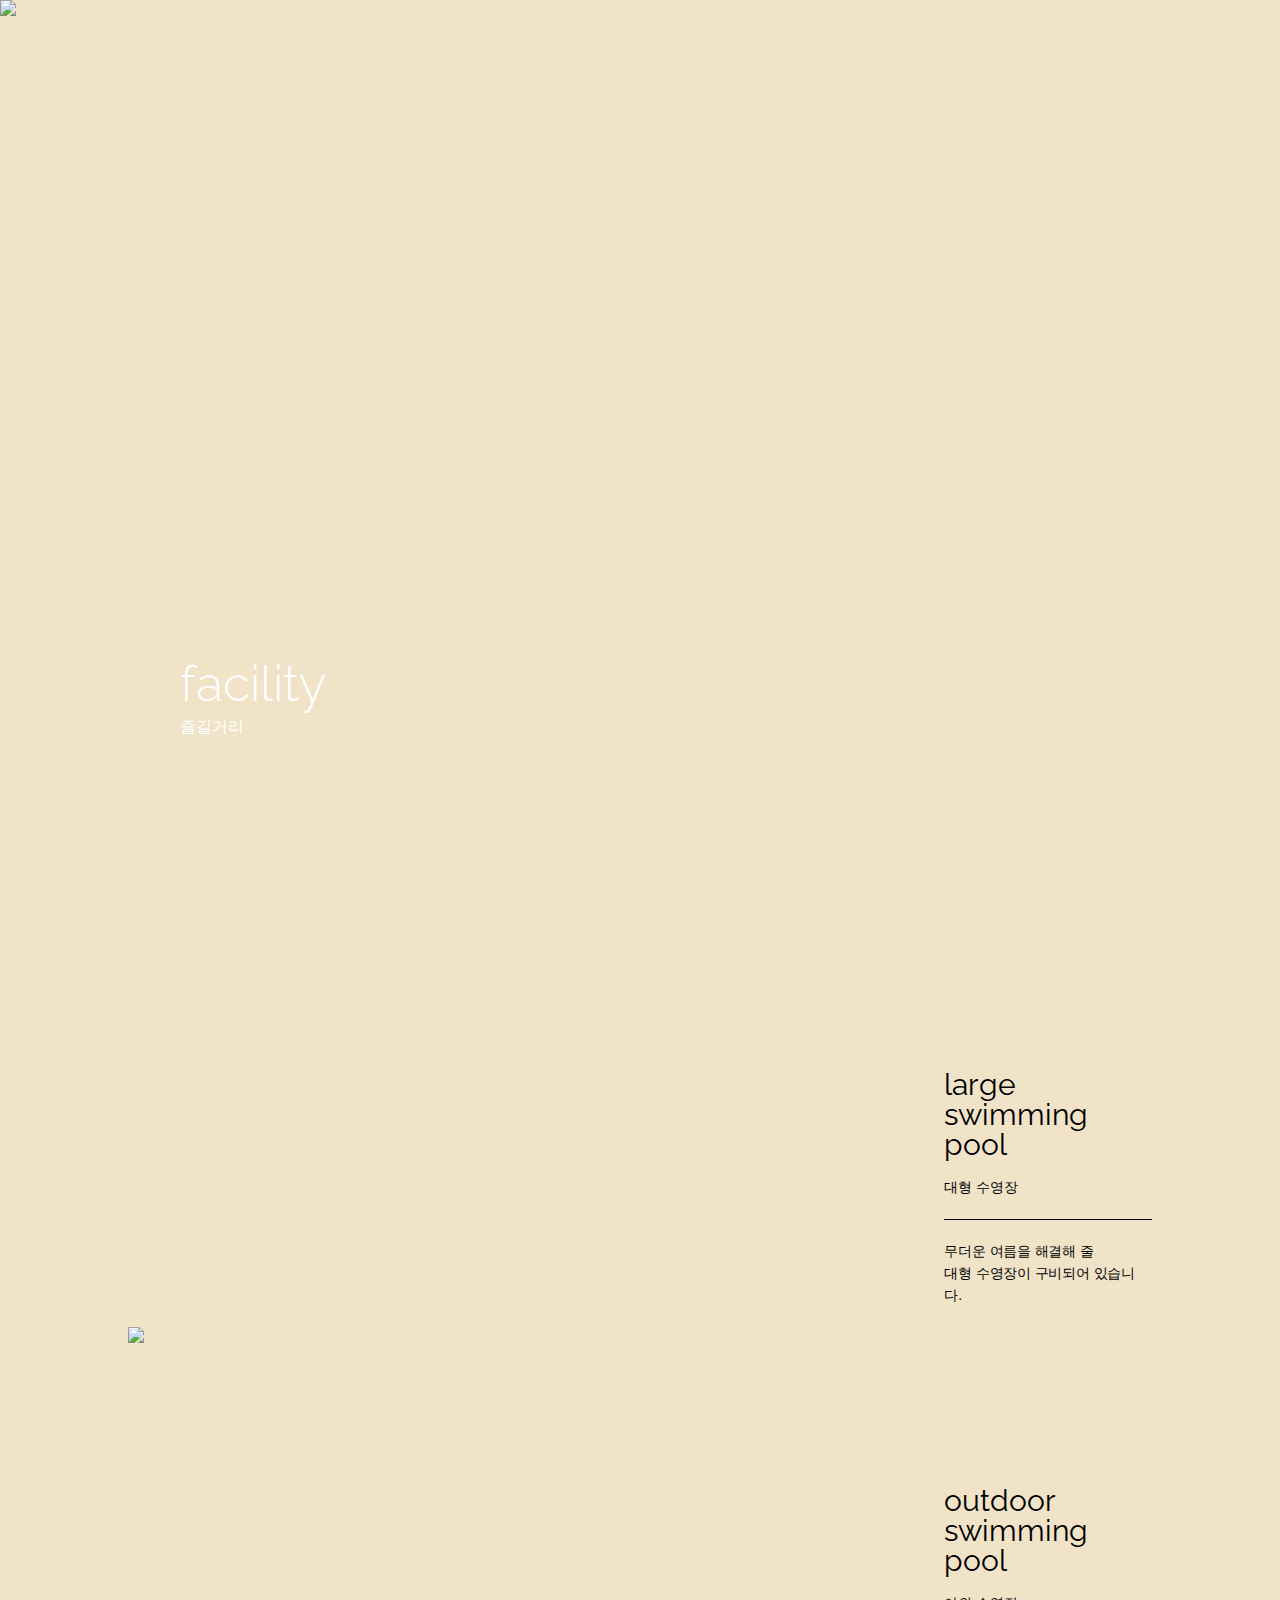
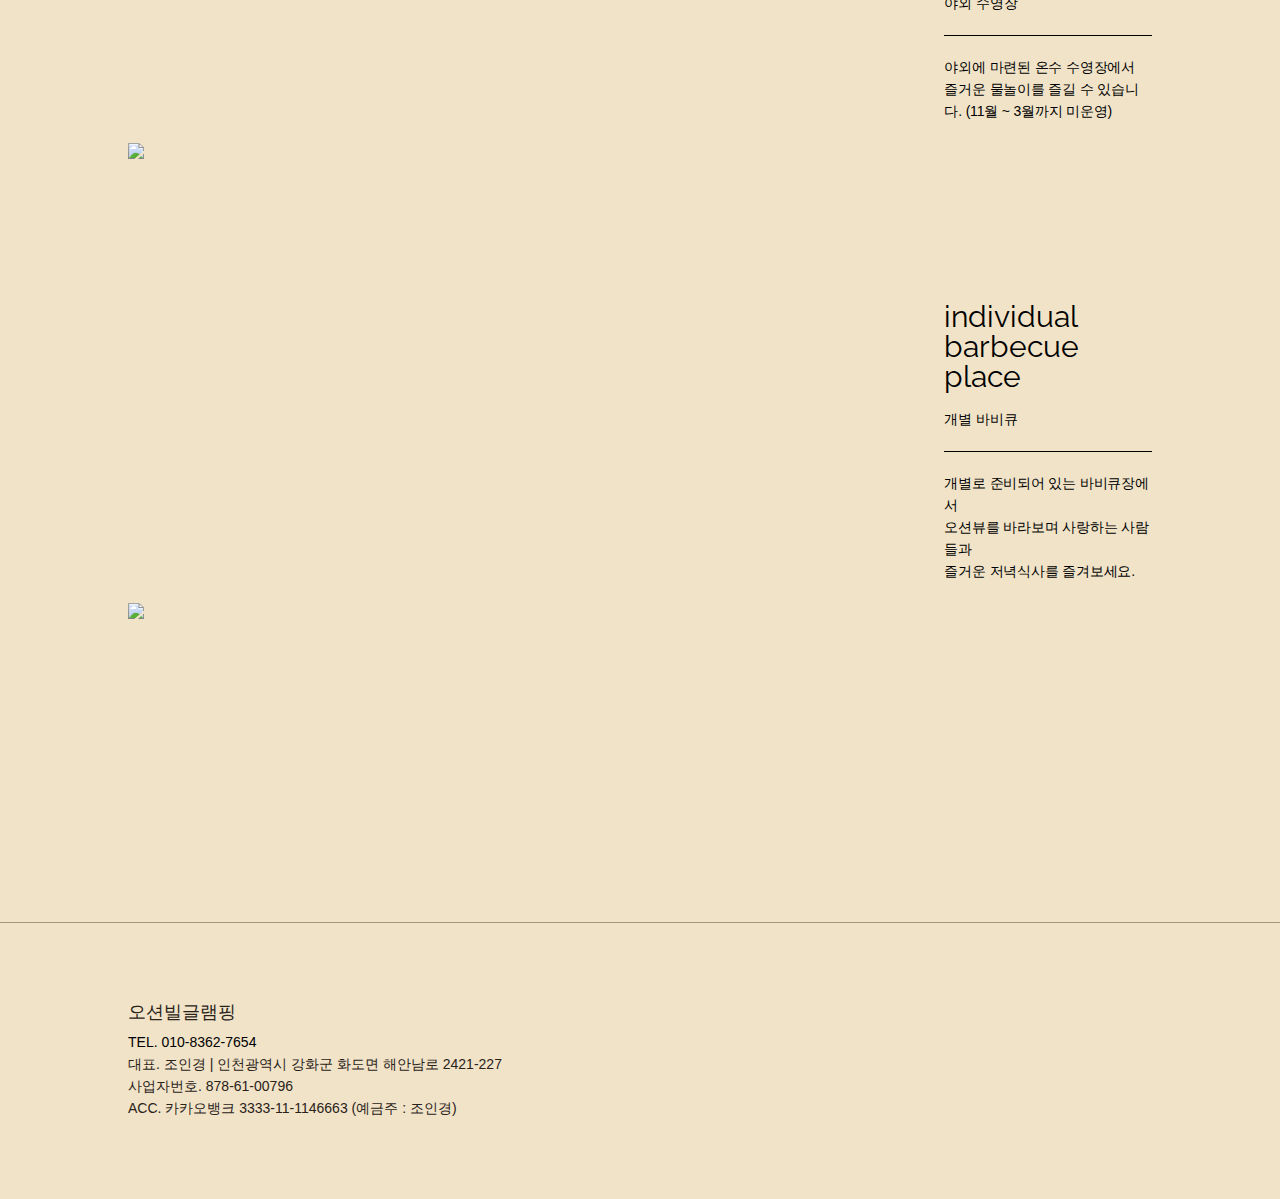
==== facility.html @ b5c2d8f6 "1차 업로드" ====
<!DOCTYPE html>
<html lang="en">
<head>
    <meta charset="UTF-8">
    <meta name="viewport" content="width=device-width, initial-scale=1.0">
    <link href="reset.css" rel="stylesheet">
    <link href="style.css" rel="stylesheet">
    <link rel="stylesheet" href="https://use.typekit.net/htw4hev.css">
    <link rel="preconnect" href="https://fonts.googleapis.com">
    <link rel="preconnect" href="https://fonts.gstatic.com" crossorigin>
    <link href="https://fonts.googleapis.com/css2?family=Raleway:wght@300;400;500;600;700&display=swap" rel="stylesheet">
    <title>오션빌글램핑</title>
</head>
<body>
    <section>
        <div class="topcon">
            <div class="toptxt">
                <h2>facility</h2>
                <p>즐길거리</p>
            </div>
            
            <div class="slide">
                <img src="img/facility/top.jpg">
            </div>
            
        </div>
    </section>
    <section>
        <div class="confix">
            <div class="facility_con">
                <div class="sp">
                    <div class="spimg"><img src="img/facility/1/1.jpg"></div>
                    <div class="sptxt">
                        <h3>large swimming pool</h3>
                        <p>대형 수영장</p>
                        <span>
                            무더운 여름을 해결해 줄<br>
                            대형 수영장이 구비되어 있습니다.
                        </span>
                    </div>
                </div>
                <div class="sp">
                    <div class="spimg"><img src="img/facility/2/1.jpg"></div>
                    <div class="sptxt">
                        <h3>outdoor swimming pool</h3>
                        <p>야외 수영장</p>
                        <span>
                            야외에 마련된 온수 수영장에서<br>
                            즐거운 물놀이를 즐길 수 있습니다.
                            (11월 ~ 3월까지 미운영)
                        </span>
                    </div>
                </div>
                <div class="sp">
                    <div class="spimg"><img src="img/facility/3/1.jpg"></div>
                    <div class="sptxt">
                        <h3>individual barbecue place</h3>
                        <p>개별 바비큐</p>
                        <span>
                            개별로 준비되어 있는 바비큐장에서<br>
                            오션뷰를 바라보며 사랑하는 사람들과<br>
                            즐거운 저녁식사를 즐겨보세요.

                        </span>
                    </div>
                </div>
                
            </div>
        </div>
    </section>
    <footer>
        <div class="confix">
            <h3>오션빌글램핑</h3>
            <p>
                <a href="tel:010-8362-7654">TEL. 010-8362-7654</a><br>
                대표. 조인경 <br class="mbr"><span class="m_none">|</span> 인천광역시 강화군 화도면 해안남로 2421-227<br>
                사업자번호. 878-61-00796<br>
                ACC. 카카오뱅크 3333-11-1146663 (예금주 : 조인경)
            </p>
        </div>
    </footer>
</body>
</html>
---- style.css ----
@font-face {
    font-family: 'Pretendard-Regular';
    src: url('https://cdn.jsdelivr.net/gh/Project-Noonnu/noonfonts_2107@1.1/Pretendard-Regular.woff') format('woff');
    font-weight: 400;
    font-style: normal;
}
body{
    background-color: #f0e3c8;
}
h1{font-size:58px; font-family: 'Raleway', sans-serif; font-weight:300;}

.confix{width:80%; margin:0 auto;}

/*** landscape ***/

.topcon{
    position:relative;
    width:100%;
    height:100vh;
    overflow:hidden;
}
.toptxt{
    position: absolute;
    bottom:165px;
    left:180px;
    color:#fff;
}
.toptxt h2{
    margin-bottom:10px;
    font-size:50px;
    font-family: 'Raleway', sans-serif;
    font-weight:300;
}
.slide{
    width:100%;
    height:auto;
}
.slide img{
    width:100%;
    object-fit: cover;
}
.land_con{
    margin-top:245px;
    display:flex;
    justify-content: space-between;
    margin-bottom:1000px;
    
}
.lad_con span{
    color:#262626;
}
.protxt p{
    font-family: 'myriad-pro, sans-serif';
    font-size:18px;
    font-weight:400;
    margin-top:5px;
    margin-bottom:55px;
}
.protxt span{
    font-family: 'Noto Sans KR', sans-serif;
    font-size:14px;
    line-height: 32px;
}
.protxt{
    /*width:34.23%;*/
}
.proimg{
    /*width:65.77%;*/
    position:relative;
}
.proimg div:last-child{
    position:absolute;
    top:250px;
    left:-180px;
}

/*** travel ***/

.travel_con{
    display: flex;
    margin:170px 0 300px 0;
    flex-wrap: wrap;
    justify-content: space-between;
    
}
.travel_con div{
    width:740px;
    margin-bottom:150px;
}
.travel_con h4{
    font-size:17px;
    font-family: 'Noto Sans KR', serif;
    padding:25px 0 15px 0;
    border-bottom:1px solid #342b20;
    color:#342b20;
}
.travel_con p{
    font-size: 14px;
    font-family: 'Noto Sans KR', serif;
    margin-top:10px;
    line-height: 1.8rem;
    letter-spacing: -0.3px;
    color:#342b20;
}

/*** facility ***/
.facility_con{
    margin:170px 0 300px 0;
}
.facility_con .sp{
    display: flex;
    align-items: flex-end;
    justify-content: flex-start;
    margin-bottom:140px;
}
.spimg{
    width:1090px;
}
.sp img{
    width:1090px;
}
.sptxt{
    width:30%;
    margin:0 0 40px 80px;
}
.sp h3{
    font-size:30px;
    font-family: 'Raleway', sans-serif;
}
.sp p{
    font-size:14px;
    font-family: 'Noto Sans KR', sans-serif;
    padding-bottom:25px;
    margin:20px 0;
    border-bottom:1px solid #000;
}
.sp span{
    font-size:14px;
    font-family: 'Noto Sans KR', sans-serif;
    line-height: 22px;
    letter-spacing: -0.2px;
}

/*** reser ***/
.topcon2{
    position:relative;
    width:100%;
    height:700px;
    overflow:hidden;
}
.topimg{
    width:100%;
    height:700px;
}
.toptxt2{
    position: absolute;
    bottom:160px;
    left:180px;
    color:#fff;
}
.toptxt2 h2{
    font-size:36px;
    font-family: 'Raleway', sans-serif;
    margin-bottom:10px;
}
.toptxt2 p{
    font-size:16px;
    font-family: 'Raleway', sans-serif;
}
.reser_con{
    margin:230px 0 300px 0;
    display: flex;
}
.reser_info{
    width:35%;
}
.reser_info p{
    color:#313131;
}
.reser_info p:nth-child(1){
    margin-bottom:8px;
    font-size:16px;
    font-family: 'Noto Sans KR', sans-serif;
    font-weight: 500;
}
.reser_info p:nth-child(2){
    margin-bottom:35px;
    line-height: 28px;
}
.rule{
    width:65%;
}
.rule h3{
    font-family: 'Pretendard-Regular';
    font-size:14px;
    padding:15px;
    text-align: center;
    background-color: rgba(0,0,0,0.1);
}
.psprice{
    margin-bottom:100px;
}
.psprice .ps_reserday{
    display: flex;
    align-items: center;
    justify-content: center;
    margin:70px 0 38px;
}
.psprice p{
    display:inline-block;
    padding:0 16px;
    font-family: 'Pretendard-Regular';
}
.psprice table{
    width:100%;
    border: 1px solid #000;
    border-top:2px solid #000;
    border-bottom:2px solid #000;
    text-align: center;
    font-size:14px;
}
.psprice table tr{
    border-bottom:1px solid rgba(0,0,0,0.6);
}
.bk_color{
    background-color: rgba(0,0,0,0.03);
}
.psprice table td, .psprice table th{
    padding:20px;
    width:20%;
    border-right:1px solid rgba(0,0,0,0.3);
}
.tb_leftline{
    vertical-align : middle;
    width:30%;
    background-color: rgba(0,0,0,0.03);
}
.ruletitle{
    padding:30px 0;
}
.ruletitle p{
    font-size:14px;
    font-family: 'Pretendard-Regular';
    line-height:22px;
    letter-spacing: -0.2px;
}
/*** room ***/
.roomnum{
    position:absolute;
    bottom:80px;
    left:180px;
}
.roomnum h2{
    color:#fff;
    font-size:48px;
}
.room_con{
    width:1320px;
    margin:170px auto 300px auto;
}
.roomtxt{
    text-align: center;
    color: #342b20;
    font-family: 'Noto Serif KR', serif;
    margin-bottom:30px;
    margin: 0 auto 65px;
}
.roomtxt h3{
    font-size:30px;
    margin-bottom:15px;
    font-weight: 600;
}
.roomtxt p{
    font-size:14px;
    opacity: 0.5;
}
.roomprice{
    height:370px;
    margin:0 auto;
    text-align: center;
}
.roomprice p{
    text-align: center;
    margin:0 20px;
}
.roomprice>div{
    display: flex;
    text-align: center;
}
.roomprice>div>div{
    width:100%;
    padding:20px 0;
    border-bottom:1px solid rgba(0,0,0,0.4);
}
.roomprice>div:first-child{
    justify-content: center;
    align-items: center;
}
.roomprice>div:nth-child(3)>div{
    padding:40px 0;
}
.roomprice>div:nth-child(4)>div{

    border-bottom:2px solid #292929;
}
.roomprice .day{
    margin-top:30px;
}
.roomprice .day div{
    border-bottom:2px solid #292929;
    margin-right:40px;
    font-weight: 500;
    font-size:15px;
}
.roomprice .day div:last-child{
    margin-right:0;
}
.roominfo {
    width:100%;
    display: flex;
    background-color: rgba(0,0,0,0.03);
    margin:0 auto;   
    padding:40px 35px;
    box-sizing: border-box;
    font-weight: 400;
}
.roominfo div{
    width:25%;
    margin-right:30px;
  
}
.roominfo div:last-child{
    margin-right:0;
}
.roominfo h3{
    border-bottom:1px solid rgba(0,0,0,0.4);
    padding:10px 0px;
    font-size:15px;
    color:#363636;
}
.roominfo p{
    padding:10px 0 20px;
    font-size:13px;
    color:#363636;
    line-height:18px;
    letter-spacing: 0.3px;
}
.roominfo table{
    text-align: center;
    font-size:13px;
    width:100%;
}
.roominfo table tr{
    border-top:1px solid rgba(0,0,0,0.4);
}
.roominfo table tr:nth-child(2){
    border-bottom:1px solid rgba(0,0,0,0.4);
}
.roominfo table th{
    padding:10px 10px;
}
.roominfo table td{
    padding:15px 10px;
}
.miniimg{
    width:100%;
    margin:0 auto 200px;

}
.miniimg img{
    width:100%;
    margin-bottom:20px;
}

/*** footer ***/
footer{
    padding: 80px 0;
    border-top:1px solid #a19682;
    
}
footer h3{
    font-size: 18px;
    font-family: "pretendard", sans-serif;
    margin-bottom:10px;
    color:#2a2218;
}
footer p{
    font-size:14px;
    font-family: "pretendard", sans-serif;
    line-height: 20px;
    color:#2a2218;
    line-height: 22px;
}
footer .mbr{
    display: none;
}

@media (max-width: 768px) {
    /*** landscape ***/ 
    .confix{
        width:90%;
    }
    .topcon, .slide, .slide img{
        height:55vh;
    }
    .toptxt{
        bottom:80px;
        left:75px;
    }
    .toptxt h2{
        font-size:24px;
    }
    .toptxt h2{
        margin-bottom:5px;
    }
    .toptxt p{
        font-size:14px;
    }
    .land_con{
        flex-direction: column;
        margin-top:120px;
        margin-bottom:500px;
    }
    .protxt{
        margin-bottom:50px;
    }
    .protxt h1{
        font-size:40px;
    }
    .proimg img{
        width:100%;
    }
    .proimg div:last-child{
        position: relative;
        top:0;
        left:0;
        margin-top:30px;
    }
    /*** travel ***/
    .travel_con{
        display: flex;
        margin:120px 0 250px 0;
        flex-wrap: nowrap;
        flex-direction: column;
    }
    .travel_con div{
        width:100%;
    }
    .travel_con div img{
        width:100%;
    }
    /*** facility ***/

    .facility_con .sp {
        align-items: flex-start;
        justify-content: flex-start;
        flex-direction: column;
    }
    .spimg, .spimg img{
        width:100%;
    }
    .sptxt {
        width:100%;
        margin:20px 0 0 0;
    }
    /*** room ***/
    .roomnum h2{
        display:none;
    }
    .room_con{
        width:100%;
        margin-bottom:200px;
    }
    .roomtxt h3{
        font-size:26px;
    }
    .roominfo {
        flex-direction: column;
    }
    .roominfo div{
        width:100%;
    }
   
    /*** footer ***/
    footer p .m_none{
        display:none;
    }
    

}
@media (max-width: 480px) {
    /*** landscape ***/
    h2{
        font-size:18px;
    }
    .toptxt{
        bottom:50px;
        left:25px;
    }
    .topcon, .slide, .slide img{
        height:43vh;
    }
    .land_con{
        margin-bottom:200px;
    }
    /*** facility ***/
    .sp h3 {
        font-size:28px;
    }
    /*** room ***/
    .room_con{
        margin-bottom:150px;
    }
    .roomprice .day div{
        margin-right:30px;
    }
}
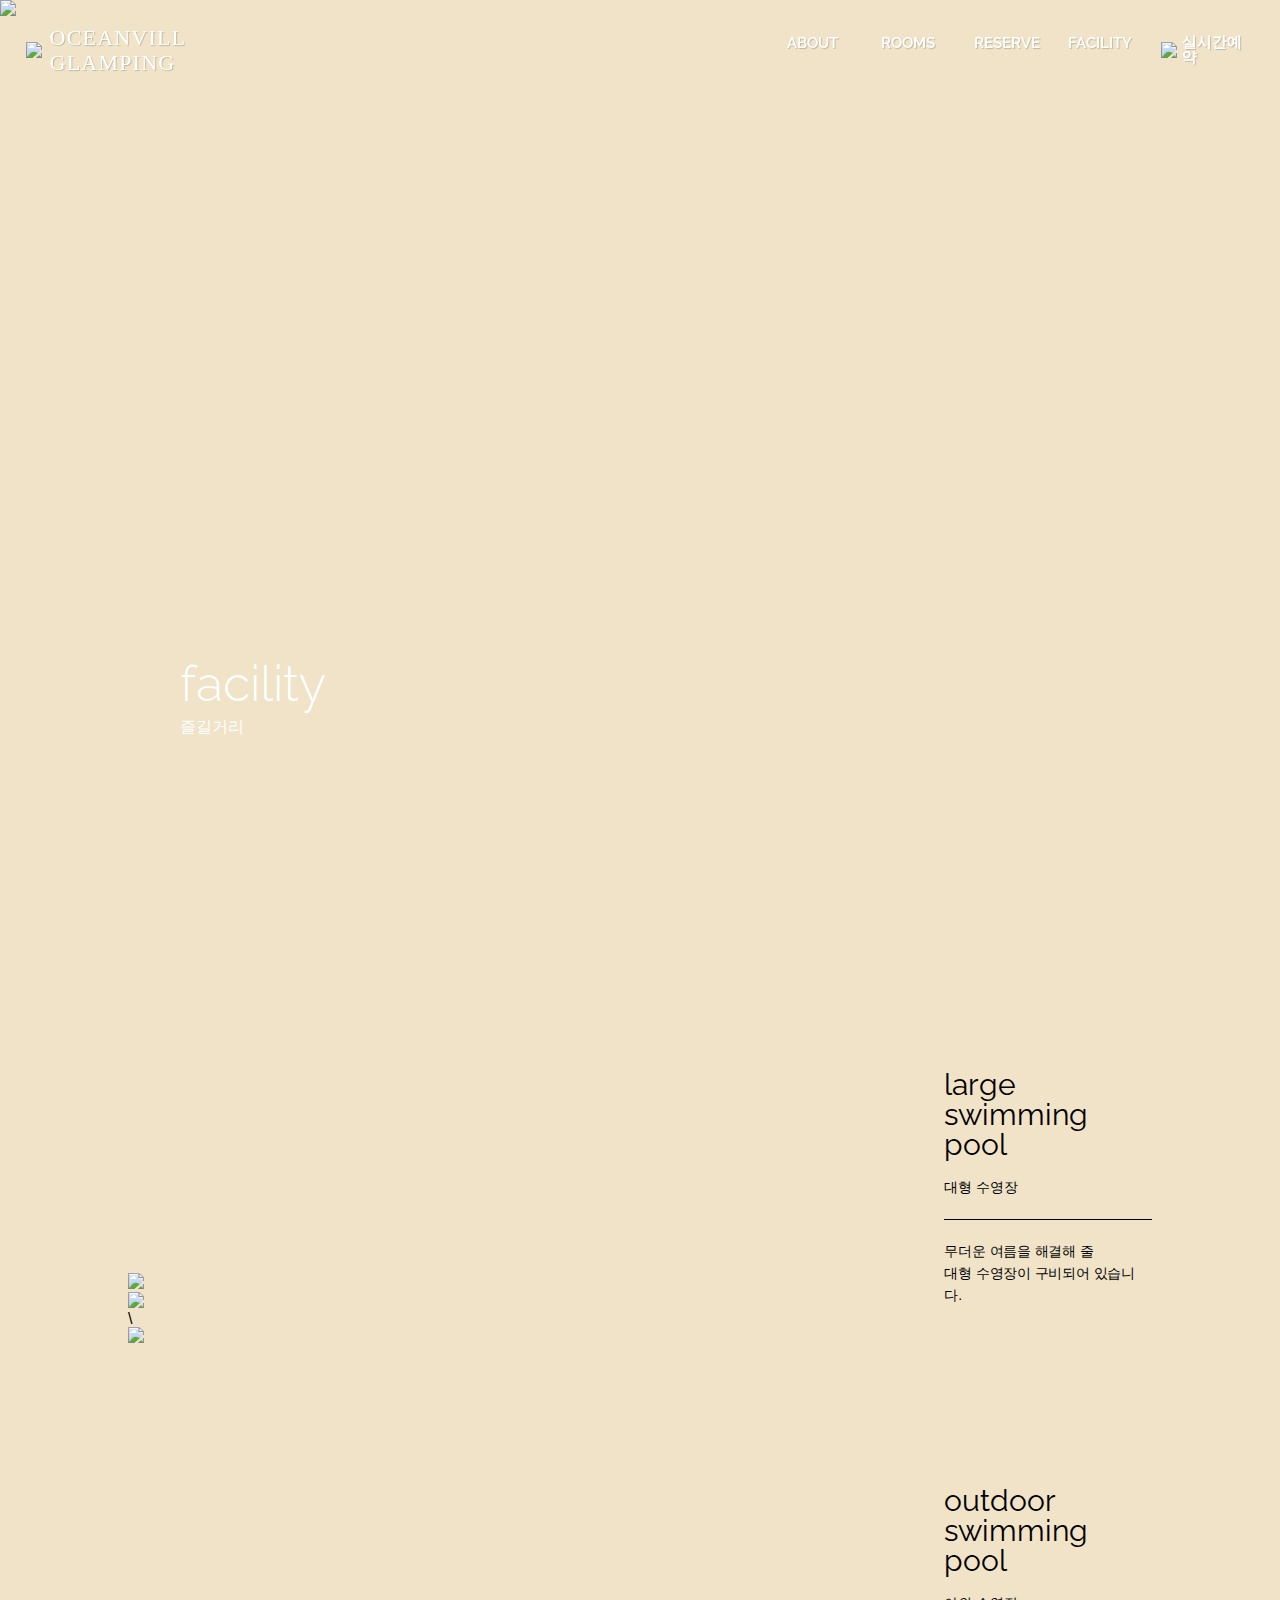
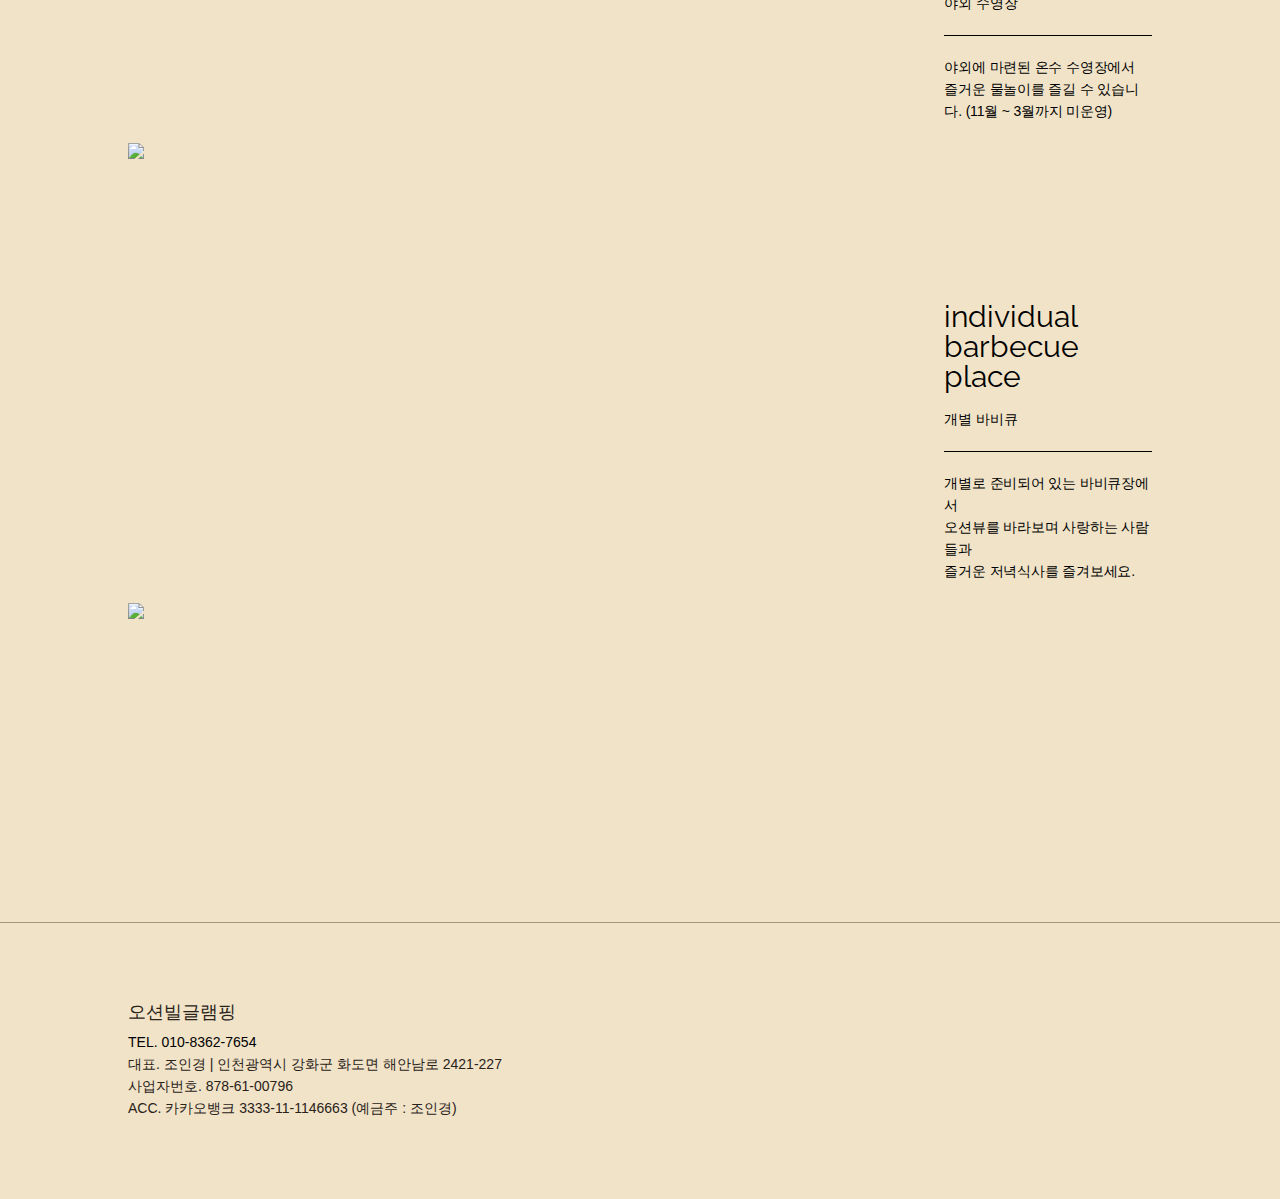
==== commit 7b8405ef: "5차 업로드" ====
--- a/facility.html
+++ b/facility.html
@@ -5,13 +5,83 @@
     <meta name="viewport" content="width=device-width, initial-scale=1.0">
     <link href="reset.css" rel="stylesheet">
     <link href="style.css" rel="stylesheet">
+    <link href="footer.css" rel="stylesheet">
+    
+    <link href="slick/slick.css" rel="stylesheet">
+    <link href="slick/slick-theme.css" rel="stylesheet">
+    <link rel="stylesheet" type="text/css" href="slick/slick.css"/>
+    <link rel="stylesheet" type="text/css" href="slick/slick-theme.css"/>
+    <script src="slick/slick.min.js"></script>
+
+    <script src="https://ajax.googleapis.com/ajax/libs/jquery/3.5.1/jquery.min.js"></script>
+    <script src="https://code.jquery.com/jquery-3.6.0.js"></script>
+
+
     <link rel="stylesheet" href="https://use.typekit.net/htw4hev.css">
     <link rel="preconnect" href="https://fonts.googleapis.com">
     <link rel="preconnect" href="https://fonts.gstatic.com" crossorigin>
     <link href="https://fonts.googleapis.com/css2?family=Raleway:wght@300;400;500;600;700&display=swap" rel="stylesheet">
+    <link href="https://webfontworld.github.io/sandbox/SBAggro.css" rel="stylesheet">
     <title>오션빌글램핑</title>
 </head>
 <body>
+    <header>
+        <nav id="main-nav">
+            <div class="logo">
+                <a href="index.html">
+                    <img src="https://github.com/luzmoondar/portfolio/assets/133784112/48d3136c-fff9-4b66-9c22-74a640f101fd">
+                    <p>OCEANVILL<br>GLAMPING</p>
+                </a>
+            </div>
+            <div class="scroll-logo">
+                <a href="index.html" style="cursor: pointer;">
+                    <img src="https://github.com/luzmoondar/portfolio/assets/133784112/112349c2-64f6-43d1-a6a1-1b9d9a200514">
+                    <p>OCEANVILL GLAMPING</p>
+                </a>
+            </div>
+            <div class="manubar">
+                <ul class="main-manu">
+                    <li>
+                        <a href="landscape.html">ABOUT</a>
+                    </li>
+                    <li><a href="room1.html">ROOMS</a></li>
+                    <li><a href="reser.html">RESERVE</a></li>
+                    <li><a href="facility.html">FACILITY</a></li>
+                    <li><a class="reser-bt"><img class="reserimg" src="https://github.com/luzmoondar/portfolio/assets/133784112/2ab39636-f84e-4e5f-a764-0b7d822ae99b">실시간예약</a></li>
+                </ul>
+            </div>
+        </nav>
+        <div class="sub-manu">
+            <div>
+                <ul>
+                    <li><a href="landscape.html">외부전경</a></li>
+                    <li><a href="">오시는 길</a></li>
+                    <li><a href="travel.html">주변여행지</a></li>
+                </ul>
+                <ul>
+                    <li><a>객실배치도</a></li>
+                    <li><a href="room1.html">101호</a></li>
+                    <li><a>102호</a></li>
+                    <li><a>103호</a></li>
+                    <li><a>104호</a></li>
+                    <li><a>105호</a></li>
+                    <li><a>106호</a></li>
+                    <li><a>107호</a></li>
+                </ul>
+                <ul>
+                    <li><a href="reser.html">종합예약안내</a></li>
+                    <li><a href="https://booking.pensionnara.co.kr/calendar/256" target="_">실시간예약</a></li>
+                </ul>
+                <ul>
+                    <li><a href="facility.html">대형수영장</a></li>
+                    <li><a href="facility.html">온수수영장</a></li>
+                    <li><a href="facility.html">개별바비큐</a></li>
+                    <li><a href="facility.html">오션뷰</a></li>
+                    <li><a href="facility.html">무선인터넷</a></li>
+                </ul>
+            </div>
+        </div> 
+    </header>
     <section>
         <div class="topcon">
             <div class="toptxt">
@@ -20,7 +90,7 @@
             </div>
             
             <div class="slide">
-                <img src="img/facility/top.jpg">
+                <img src="https://github.com/luzmoondar/portfolio/assets/133784112/39344d33-db90-4054-9c7b-e82277bdb031">
             </div>
             
         </div>
@@ -29,7 +99,11 @@
         <div class="confix">
             <div class="facility_con">
                 <div class="sp">
-                    <div class="spimg"><img src="img/facility/1/1.jpg"></div>
+                    <div class="spimg">
+                        <div><img src="https://github.com/luzmoondar/portfolio/assets/133784112/6b2655a3-e1b0-4d8f-bd67-e30a8f84eed9"></div>
+                        <div><img src="https://github.com/luzmoondar/portfolio/assets/133784112/6b2655a3-e1b0-4d8f-bd67-e30a8f84eed9"></div>\
+                        <div><img src="https://github.com/luzmoondar/portfolio/assets/133784112/6b2655a3-e1b0-4d8f-bd67-e30a8f84eed9"></div>
+                    </div>
                     <div class="sptxt">
                         <h3>large swimming pool</h3>
                         <p>대형 수영장</p>
@@ -40,7 +114,7 @@
                     </div>
                 </div>
                 <div class="sp">
-                    <div class="spimg"><img src="img/facility/2/1.jpg"></div>
+                    <div class="spimg"><img src="https://github.com/luzmoondar/portfolio/assets/133784112/f971649a-19d2-4564-8c8c-764b3a71bb9a"></div>
                     <div class="sptxt">
                         <h3>outdoor swimming pool</h3>
                         <p>야외 수영장</p>
@@ -52,7 +126,7 @@
                     </div>
                 </div>
                 <div class="sp">
-                    <div class="spimg"><img src="img/facility/3/1.jpg"></div>
+                    <div class="spimg"><img src="https://github.com/luzmoondar/portfolio/assets/133784112/ff75232c-11e7-49be-bcb4-36edfb536c99"></div>
                     <div class="sptxt">
                         <h3>individual barbecue place</h3>
                         <p>개별 바비큐</p>
@@ -79,5 +153,52 @@
             </p>
         </div>
     </footer>
+    <script>
+        $(function(){
+            var fixScroll = 0;
+            $(window).scroll(function(event){
+                var scroll = $(this).scrollTop();
+                if (scroll > 100){
+                //스크롤 높이 설정
+                    $("#main-nav").addClass("active");
+                    $(".logo").css("display","none");
+                    $(".scroll-logo").css("display","block");
+                    $("nav .main-manu li a").css({"color":"#523a15","text-shadow":"none"});
+                    $(".reserimg").attr("src","https://github.com/luzmoondar/portfolio/assets/133784112/42b3cdd8-f83c-436b-86d0-ec7eb997bf09");
+                }
+                else {
+                    $("#main-nav").removeClass("active");
+                    $(".logo").css("display","block");
+                    $(".scroll-logo").css("display","none");
+                    $("nav .main-manu li a").css({"color":"#fff","text-shadow":"1px 1px 1px rgba(0,0,0,0.2)"});
+                    $(".reserimg").attr("src","https://github.com/luzmoondar/portfolio/assets/133784112/2ab39636-f84e-4e5f-a764-0b7d822ae99b");
+                }
+                fixScroll = scroll;
+            });
+        });
+        $(".main-manu li").mouseover(
+            function() {
+                $(".sub-manu").css("opacity","1");
+                $("#main-nav").addClass("active");
+                $(".logo").css("display","none");
+                $(".scroll-logo").css("display","block");
+                $("nav .main-manu li a").css({"color":"#523a15","text-shadow":"none"});
+                $(".reserimg").attr("src","https://github.com/luzmoondar/portfolio/assets/133784112/42b3cdd8-f83c-436b-86d0-ec7eb997bf09");
+            }
+        );
+        $(".sub-manu").mouseleave(
+            function() {
+                $(".sub-manu").css("opacity","0");
+            }
+        );
+    </script>
+
+    <script>
+        $(document).ready(function(){
+            $('.spimg').slick({
+                setting-name: setting-value
+            });
+        });
+    </script>
 </body>
 </html>
--- a/style.css
+++ b/style.css
@@ -1,3 +1,4 @@
+
 @font-face {
     font-family: 'Pretendard-Regular';
     src: url('https://cdn.jsdelivr.net/gh/Project-Noonnu/noonfonts_2107@1.1/Pretendard-Regular.woff') format('woff');
@@ -7,10 +8,327 @@
 body{
     background-color: #f0e3c8;
 }
-h1{font-size:58px; font-family: 'Raleway', sans-serif; font-weight:300;}
-
-.confix{width:80%; margin:0 auto;}
-
+h1{
+    font-size:58px;
+    font-family: 'Raleway', sans-serif;
+    font-weight:300;
+}
+.confix{
+    width:80%;
+    margin:0 auto;
+}
+/*** nav ***/
+header{
+    position: fixed;
+    top:0;
+    left:0;
+    z-index: 100;
+    width:100%;
+
+}
+#main-nav{
+    width:100%;
+    display: flex;
+    justify-content: space-between;
+    align-items: center;
+    box-sizing: border-box;
+    padding: 15px 2%;
+    height:100px;
+}
+#main-nav.active{
+    height:60px !important;
+    z-index: 99;
+    background-color: rgba(255,255,255,0.7);
+    transition: all 1s;
+}
+nav .logo{
+    width:230px;
+    float: left;
+}
+nav .logo a{
+    display: flex;
+    align-items: center;
+}
+nav .logo p{
+    display: inline-block;
+    font-family: 'SBAggro';
+    font-size:22px;
+    line-height: 25px;
+    font-weight: 500;
+    color:#fff;
+    letter-spacing: 1.2px;
+    text-shadow: 1px 1px 1px rgba(0,0,0,0.2);
+    margin-left:8px;
+}
+nav .scroll-logo{
+    display: none;
+    width:320px;
+    float:left;
+}
+nav .scroll-logo a{
+    display: flex;
+    align-items: center;
+}
+nav .scroll-logo p{
+    display:inline-block;
+    color:#523a15;
+    font-size:18px;
+    font-family: 'SBAggro';
+    font-weight: 500;
+    letter-spacing: 1.2px;
+    margin-left:8px;
+}
+nav .manubar{
+    position: relative;
+    width:38%;
+    float: right;
+}
+nav .main-manu li{
+    float: left;
+    width:20%;
+    padding:20px 0;
+}
+nav .main-manu li a{
+    font-family: 'Raleway', sans-serif;
+    font-size:15px;
+    font-weight:600;
+    color:#fff;
+    text-shadow: 1px 1px 1px rgba(0,0,0,0.2);
+    cursor: pointer;
+}
+
+nav .main-manu .sub-manu{
+    position: absolute;
+    top:60px;
+    line-height: 30px;
+    transition: all 1s;
+}
+
+nav .manubar .reser-bt{
+    display: flex;
+    align-items: center;
+}
+nav .manubar .reser-bt img{
+    margin:0px 5px 0 0;
+}
+.sub-manu{
+    width: 100%;
+    background-color: rgba(63,54,43,0.5);
+    height: 350px;
+    position: relative;
+    opacity:0;
+    transition: all 1s;
+}
+.sub-manu div{
+    display: flex;
+    flex-direction: row;
+    justify-content: flex-end;
+    padding-right:182px;
+}
+.sub-manu ul{
+    padding-top:25px;
+    width:140px;
+}
+.sub-manu ul:last-child{
+}
+.sub-manu ul li{
+}
+.sub-manu a{
+    color:#fff;
+    line-height: 36px;
+    cursor: pointer;
+    font-size:14px;
+}
+
+.slide{
+    position: relative;
+    width:100%;
+
+}
+.slide img{
+    width:100%;
+    object-fit: cover;
+    float: left;
+}
+
+.slide_button{
+    position: absolute;
+    bottom:0;
+    right:0;
+    background-color: rgba(0,0,0,0.3);
+    width:270px;
+    height:70px;
+    z-index: 1;
+}
+.slide_button div{
+    display: flex;
+    align-items: center;
+    justify-content: center; 
+    line-height: 70px; 
+}
+.slide_button p{
+    color:#fff;
+    padding:0 10px;
+}
+.slide-num-line{
+    width:6px;
+    border:1px solid #fff;
+    display:inline-block;
+    height: 0px;
+}
+.prev{
+
+}
+.next{
+
+}
+.stop{
+
+    color:#fff;
+}
+
+
+/*** main ***/
+.main_con{
+    width:100%;
+}
+.mainab{
+    margin-top:230px;
+    height:890px;
+    background-color: #292929;
+}
+.mainab .left{
+    position: relative;
+    width:50%;
+    height:890px;
+    background-color: #342b20;
+    float: left;
+    background-image: url("https://github.com/luzmoondar/portfolio/assets/133784112/7d36008b-015e-429d-aff3-335aaecc90dd");
+}
+.left div{
+    width:520px;
+    position: absolute;
+    top:50%;
+    left:50%;
+    transform: translate(-50%,-50%);
+}
+.left div img{
+    width:100%;
+}
+.mainab .right{
+    width:50%;
+    height:890px;
+    background-color: #342b20;
+    float: left;
+    background-image: url("https://github.com/luzmoondar/portfolio/assets/133784112/b1657f87-f7a2-4a51-aa8d-195d4684e1c9");
+}
+.mainab .right img{
+    width:100%;
+}
+.roompv{
+    width:100%;
+    margin:250px 0 100px;
+    position: relative;
+}
+.roompv .roombg{
+    width:50%;
+    height: 960px;
+    background-image: url("https://github.com/luzmoondar/portfolio/assets/133784112/cf62361b-c785-41f1-866d-6837463f9c90");
+    position: relative;
+}
+.roompvtxt{
+    position:absolute;
+    top:350px;
+    left:290px;
+}
+.roompvtxt h2{
+    color:#e5e4e4;
+    font-size:45px;
+    font-family: 'Raleway', sans-serif;
+}
+.roompvtxt p{
+    color:#e5e4e4;
+    font-size:14px;
+    font-family: 'Noto Sans KR', sans-serif;
+    margin-top:20px;
+    line-height: 25px;
+}
+.roomslide{
+    /*width:100%;*/
+    height:670px;
+    position: absolute;
+    top:125px;
+    left:870px;
+}
+.room1{
+    width:430px;
+    margin-right:30px;
+    display: inline-block;
+}
+
+.roomname{
+    display: flex;
+    align-items: center;
+    justify-content: space-between;
+    width:430px;
+    margin-top:20px;
+}
+.roomname span{
+    display: inline-block;
+    width:85%;
+    height:1px;
+    background-color: #000;
+}
+.roomname p{
+    display: inline-block;
+    width:15%;
+    text-align: right;
+}
+.mainsp{
+    width:100%;
+    height:900px;
+    position: relative;
+}
+.mainsptxt{
+    padding-top:200px;
+    padding-left:150px;
+}
+.mainsptxt h2{
+    color:#2a2218;
+    font-size:45px;
+    font-family: 'Raleway', sans-serif;
+}
+.mainsptxt p{
+    color:#2a2218;
+    font-size:14px;
+    font-family: 'Noto Sans KR', sans-serif;
+    margin-top:20px;
+}
+.main_spslide{
+    /*width:100%;*/
+    position: absolute;
+    top: 140px;
+    left:475px;
+}
+.main_spslide a{
+    width:340px;
+    float:left;
+    margin-right:20px;
+}
+.spname{
+    width:340px;
+    display: flex;
+    align-items: center;
+    margin-top:15px;
+}
+.spname p{
+    width:55%;
+}
+.spname span{
+    width:45%;
+    height:1px;
+    background-color: #000;
+}
 /*** landscape ***/
 
 .topcon{
@@ -24,6 +342,7 @@
     bottom:165px;
     left:180px;
     color:#fff;
+    z-index: 1;
 }
 .toptxt h2{
     margin-bottom:10px;
@@ -31,14 +350,7 @@
     font-family: 'Raleway', sans-serif;
     font-weight:300;
 }
-.slide{
-    width:100%;
-    height:auto;
-}
-.slide img{
-    width:100%;
-    object-fit: cover;
-}
+
 .land_con{
     margin-top:245px;
     display:flex;
@@ -60,9 +372,6 @@
     font-family: 'Noto Sans KR', sans-serif;
     font-size:14px;
     line-height: 32px;
-}
-.protxt{
-    /*width:34.23%;*/
 }
 .proimg{
     /*width:65.77%;*/
@@ -119,6 +428,7 @@
 .sp img{
     width:1090px;
 }
+
 .sptxt{
     width:30%;
     margin:0 0 40px 80px;
@@ -249,6 +559,7 @@
     position:absolute;
     bottom:80px;
     left:180px;
+    z-index: 1;
 }
 .roomnum h2{
     color:#fff;
@@ -372,28 +683,7 @@
     margin-bottom:20px;
 }
 
-/*** footer ***/
-footer{
-    padding: 80px 0;
-    border-top:1px solid #a19682;
-    
-}
-footer h3{
-    font-size: 18px;
-    font-family: "pretendard", sans-serif;
-    margin-bottom:10px;
-    color:#2a2218;
-}
-footer p{
-    font-size:14px;
-    font-family: "pretendard", sans-serif;
-    line-height: 20px;
-    color:#2a2218;
-    line-height: 22px;
-}
-footer .mbr{
-    display: none;
-}
+
 
 @media (max-width: 768px) {
     /*** landscape ***/ 
@@ -481,10 +771,7 @@
         width:100%;
     }
    
-    /*** footer ***/
-    footer p .m_none{
-        display:none;
-    }
+   
     
 
 }
--- a/footer.css
+++ b/footer.css
@@ -0,0 +1,28 @@
+/*** footer ***/
+footer{
+    padding: 80px 0;
+    border-top:1px solid #a19682;
+    
+}
+footer h3{
+    font-size: 18px;
+    font-family: "pretendard", sans-serif;
+    margin-bottom:10px;
+    color:#2a2218;
+}
+footer p{
+    font-size:14px;
+    font-family: "pretendard", sans-serif;
+    line-height: 22px;
+    color:#2a2218;
+}
+footer .mbr{
+    display: none;
+}
+
+@media (max-width: 768px) {
+     /*** footer ***/
+     footer p .m_none{
+        display:none;
+    }
+}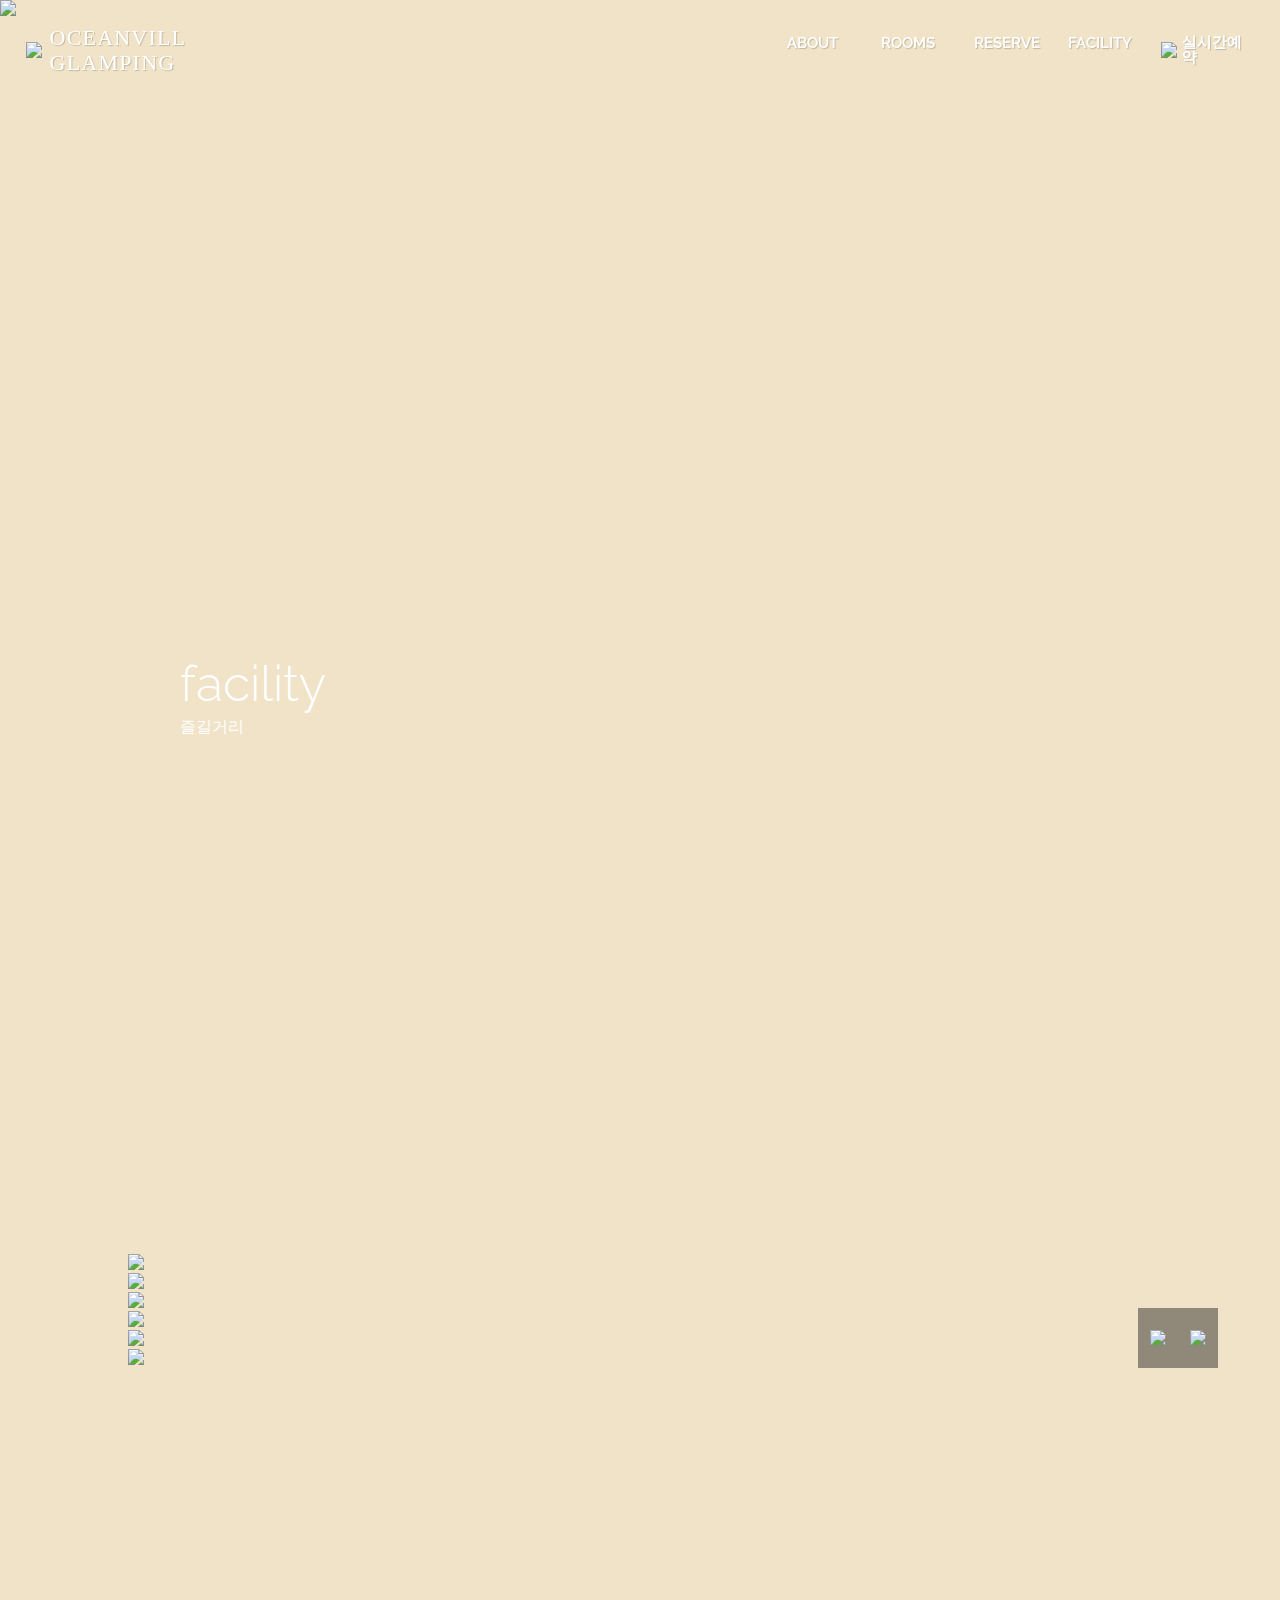
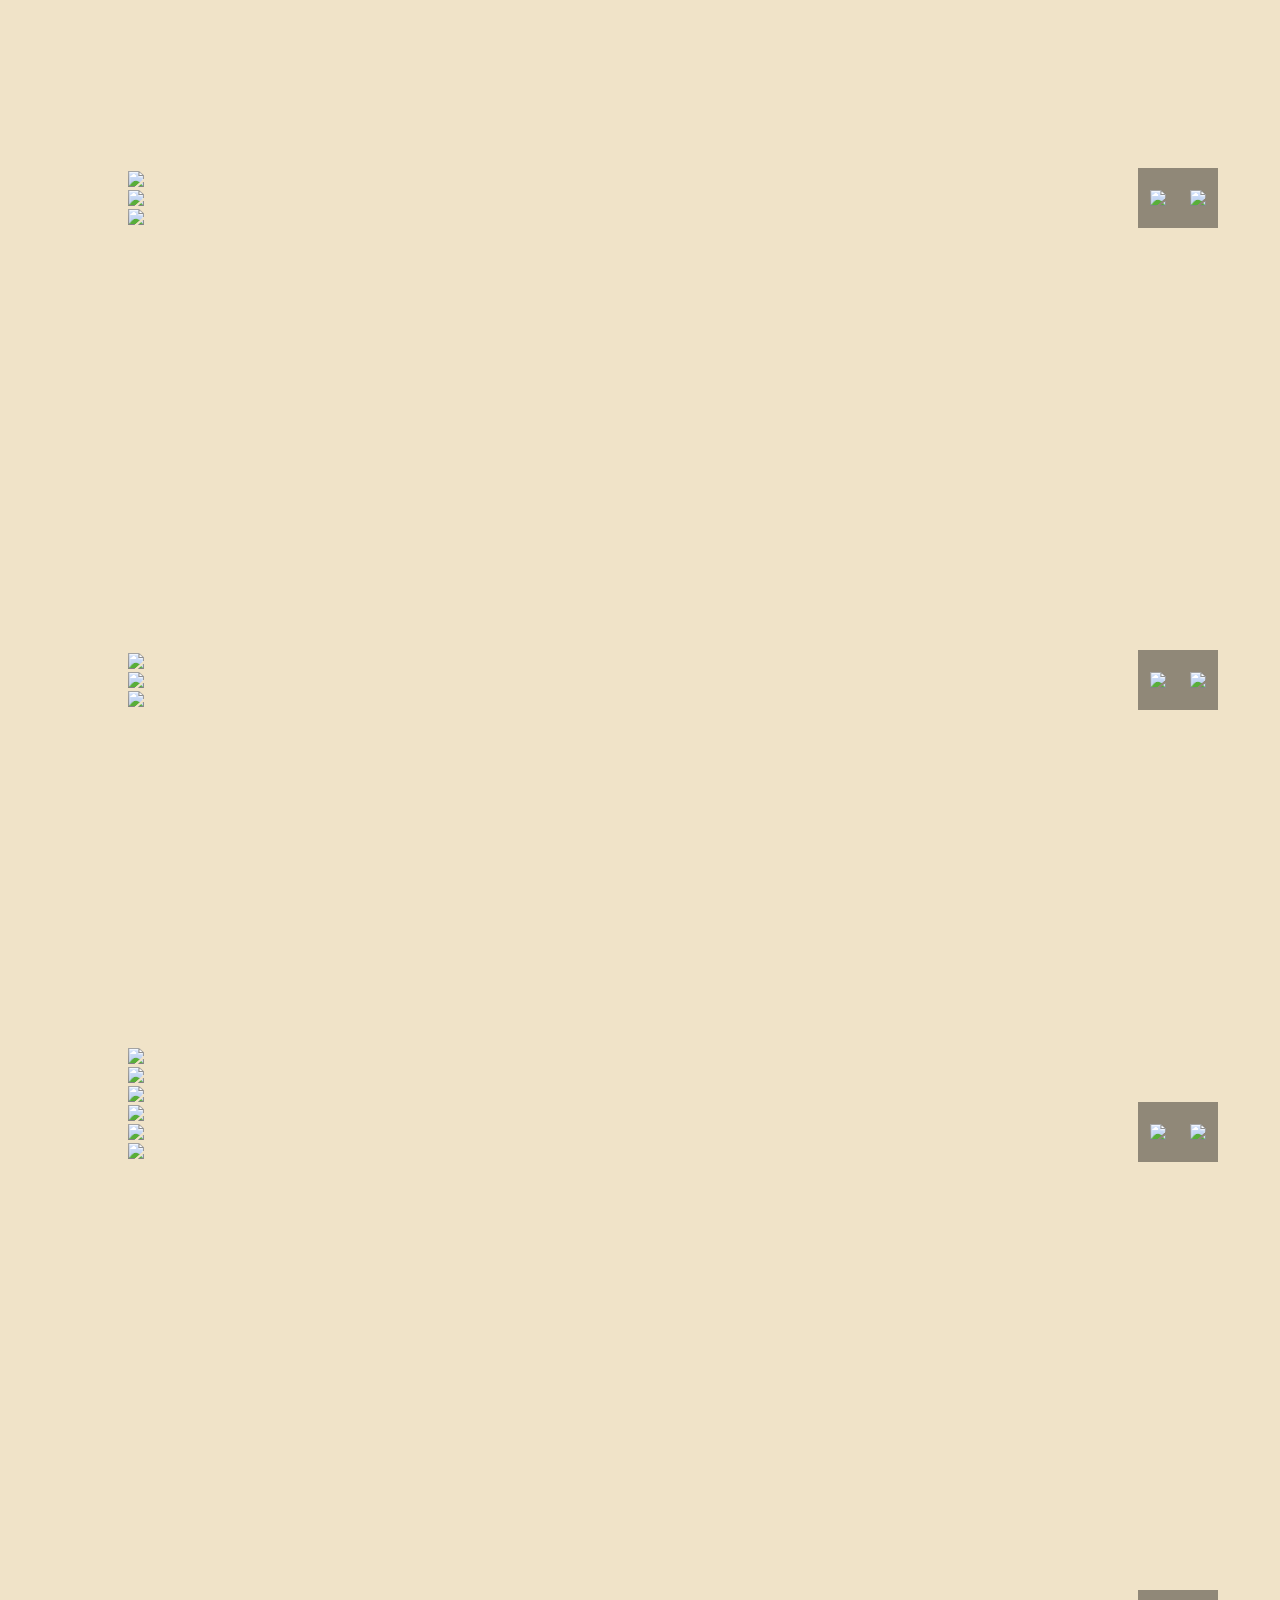
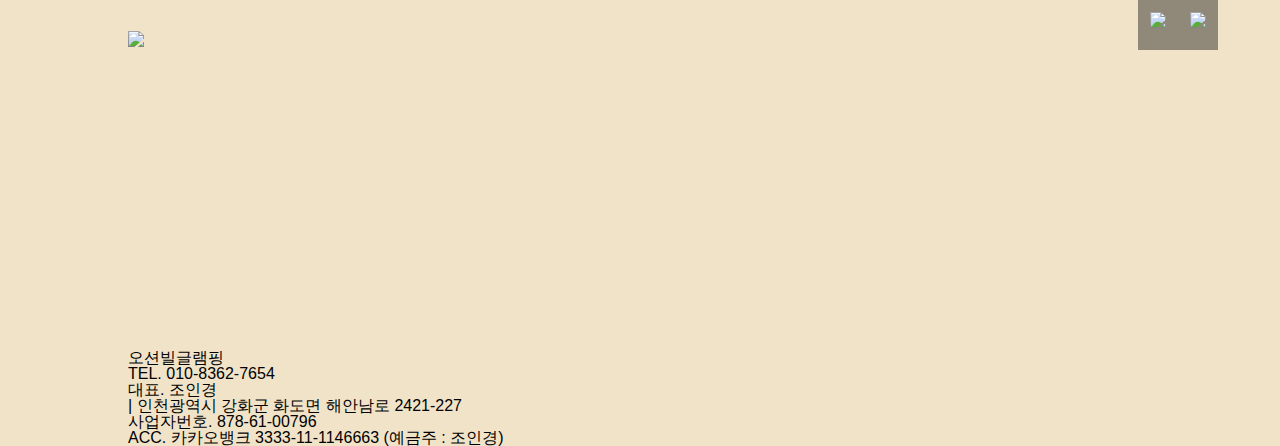
==== commit 4c46fe47: "6차 업로드" ====
--- a/facility.html
+++ b/facility.html
@@ -5,17 +5,14 @@
     <meta name="viewport" content="width=device-width, initial-scale=1.0">
     <link href="reset.css" rel="stylesheet">
     <link href="style.css" rel="stylesheet">
-    <link href="footer.css" rel="stylesheet">
-    
+    <!--slick slide-->
     <link href="slick/slick.css" rel="stylesheet">
     <link href="slick/slick-theme.css" rel="stylesheet">
-    <link rel="stylesheet" type="text/css" href="slick/slick.css"/>
-    <link rel="stylesheet" type="text/css" href="slick/slick-theme.css"/>
-    <script src="slick/slick.min.js"></script>
-
-    <script src="https://ajax.googleapis.com/ajax/libs/jquery/3.5.1/jquery.min.js"></script>
+    <!--제이쿼리 script-->
+    <script src="https://code.jquery.com/jquery-3.5.1.min.js"></script>
     <script src="https://code.jquery.com/jquery-3.6.0.js"></script>
-
+    <!--슬라이드스크립트-->
+    <script type="text/javascript" src="slick/slick.min.js"></script>
 
     <link rel="stylesheet" href="https://use.typekit.net/htw4hev.css">
     <link rel="preconnect" href="https://fonts.googleapis.com">
@@ -99,10 +96,19 @@
         <div class="confix">
             <div class="facility_con">
                 <div class="sp">
-                    <div class="spimg">
-                        <div><img src="https://github.com/luzmoondar/portfolio/assets/133784112/6b2655a3-e1b0-4d8f-bd67-e30a8f84eed9"></div>
-                        <div><img src="https://github.com/luzmoondar/portfolio/assets/133784112/6b2655a3-e1b0-4d8f-bd67-e30a8f84eed9"></div>\
-                        <div><img src="https://github.com/luzmoondar/portfolio/assets/133784112/6b2655a3-e1b0-4d8f-bd67-e30a8f84eed9"></div>
+                    <div class="spslidebox">
+                        <div class="spbutton">
+                            <img class="prev" src="https://github.com/luzmoondar/portfolio/assets/133784112/494dd692-85c7-4289-9b93-9761fa106c80">
+                            <img class="next" src="https://github.com/luzmoondar/portfolio/assets/133784112/3acfe3e8-08a0-43aa-87df-2086f5bb401e">
+                        </div>
+                        <div class="spimg">
+                            <div><img src="https://github.com/luzmoondar/portfolio/assets/133784112/b43d3c63-8a98-43d9-a487-36dc2b6f748f"></div>
+                            <div><img src="https://github.com/luzmoondar/portfolio/assets/133784112/2010204b-8f7b-437c-9f2f-1eeaa75a837f"></div>
+                            <div><img src="https://github.com/luzmoondar/portfolio/assets/133784112/b396c583-8b18-43c1-b8d3-908d8e9f7389"></div>
+                            <div><img src="https://github.com/luzmoondar/portfolio/assets/133784112/6d1491cb-5e40-4675-bf10-4c15f6d1c4af"></div>
+                            <div><img src="https://github.com/luzmoondar/portfolio/assets/133784112/c97c224f-2f94-4263-873d-216389db3700"></div>
+                            <div><img src="https://github.com/luzmoondar/portfolio/assets/133784112/64c22bb7-f833-4999-9ad0-7e6c1ec41100"></div>
+                        </div>
                     </div>
                     <div class="sptxt">
                         <h3>large swimming pool</h3>
@@ -114,7 +120,17 @@
                     </div>
                 </div>
                 <div class="sp">
-                    <div class="spimg"><img src="https://github.com/luzmoondar/portfolio/assets/133784112/f971649a-19d2-4564-8c8c-764b3a71bb9a"></div>
+                    <div class="spslidebox">
+                        <div class="spbutton">
+                            <img class="prev" src="https://github.com/luzmoondar/portfolio/assets/133784112/494dd692-85c7-4289-9b93-9761fa106c80">
+                            <img class="next" src="https://github.com/luzmoondar/portfolio/assets/133784112/3acfe3e8-08a0-43aa-87df-2086f5bb401e">
+                        </div>
+                        <div class="spimg">
+                            <div><img src="https://github.com/luzmoondar/portfolio/assets/133784112/8603c96f-b4e5-495b-b287-08d96529beaa"></div>
+                            <div><img src="https://github.com/luzmoondar/portfolio/assets/133784112/aba1a5a5-8455-440a-83cb-e9c08a184431"></div>
+                            <div><img src="https://github.com/luzmoondar/portfolio/assets/133784112/63050059-5850-43e1-8c94-2cd5e03bc443"></div>
+                        </div>
+                    </div>
                     <div class="sptxt">
                         <h3>outdoor swimming pool</h3>
                         <p>야외 수영장</p>
@@ -126,7 +142,17 @@
                     </div>
                 </div>
                 <div class="sp">
-                    <div class="spimg"><img src="https://github.com/luzmoondar/portfolio/assets/133784112/ff75232c-11e7-49be-bcb4-36edfb536c99"></div>
+                    <div class="spslidebox">
+                        <div class="spbutton">
+                            <img class="prev" src="https://github.com/luzmoondar/portfolio/assets/133784112/494dd692-85c7-4289-9b93-9761fa106c80">
+                            <img class="next" src="https://github.com/luzmoondar/portfolio/assets/133784112/3acfe3e8-08a0-43aa-87df-2086f5bb401e">
+                        </div>
+                        <div class="spimg">
+                            <div><img src="https://github.com/luzmoondar/portfolio/assets/133784112/0a2595e1-3409-451a-9225-7a8d439dddec"></div>
+                            <div><img src="https://github.com/luzmoondar/portfolio/assets/133784112/42bb3c6b-c6e8-417f-b74c-ac5bfc23c795"></div>
+                            <div><img src="https://github.com/luzmoondar/portfolio/assets/133784112/9658d644-c8ea-49b5-a361-86f3a2cd22d0"></div>
+                        </div>
+                    </div>
                     <div class="sptxt">
                         <h3>individual barbecue place</h3>
                         <p>개별 바비큐</p>
@@ -135,6 +161,48 @@
                             오션뷰를 바라보며 사랑하는 사람들과<br>
                             즐거운 저녁식사를 즐겨보세요.
 
+                        </span>
+                    </div>
+                </div>
+                <div class="sp">
+                    <sp class="spslidebox">
+                        <div class="spbutton">
+                            <img class="prev" src="https://github.com/luzmoondar/portfolio/assets/133784112/494dd692-85c7-4289-9b93-9761fa106c80">
+                            <img class="next" src="https://github.com/luzmoondar/portfolio/assets/133784112/3acfe3e8-08a0-43aa-87df-2086f5bb401e">
+                        </div>
+                        <div class="spimg">
+                            <div><img src="https://github.com/luzmoondar/portfolio/assets/133784112/cb7a65b6-4e45-4491-913a-4fe201a0f7ea"></div>
+                            <div><img src="https://github.com/luzmoondar/portfolio/assets/133784112/da8ffe18-b573-44ad-bf83-81ccfc8304ff"></div>
+                            <div><img src="https://github.com/luzmoondar/portfolio/assets/133784112/76f3dd39-9478-4fbe-9c83-5bf286c05cfe"></div>
+                            <div><img src="https://github.com/luzmoondar/portfolio/assets/133784112/f47d8f60-7c45-4096-997c-ee05f610d76c"></div>
+                            <div><img src="https://github.com/luzmoondar/portfolio/assets/133784112/43b4aeed-1086-4ee9-84e2-c8838505482c"></div>
+                            <div><img src="https://github.com/luzmoondar/portfolio/assets/133784112/251c75b2-09e7-4cd7-8670-d5950b579b21"></div>
+                        </div>
+                    </sp>
+                    <div class="sptxt">
+                        <h3>ocean view</h3>
+                        <p>오션뷰</p>
+                        <span>
+                            바다 앞에 위치한 글램핑 객실에서<br>
+                            오션뷰를 감상 할 수 있습니다.
+                        </span>
+                    </div>
+                </div>
+                <div class="sp">
+                    <div class="spslidebox">
+                        <div class="spbutton">
+                            <img class="prev" src="https://github.com/luzmoondar/portfolio/assets/133784112/494dd692-85c7-4289-9b93-9761fa106c80">
+                            <img class="next" src="https://github.com/luzmoondar/portfolio/assets/133784112/3acfe3e8-08a0-43aa-87df-2086f5bb401e">
+                        </div>
+                        <div class="spimg">
+                            <div><img src="https://github.com/luzmoondar/portfolio/assets/133784112/7816d362-2c64-4ad8-a4b3-099f5d7f2752"></div>
+                        </div>
+                    </div>
+                    <div class="sptxt">
+                        <h3>wi-fi</h3>
+                        <p>무선 인터넷</p>
+                        <span>
+                            데이터 걱정 없이 편안한 여행 되세요.
                         </span>
                     </div>
                 </div>
@@ -191,14 +259,14 @@
                 $(".sub-manu").css("opacity","0");
             }
         );
+        $('.spimg').slick({
+            autoplay: true,             //슬라이드 자동 시작(true or false) ▶기본값 false
+            autoplaySpeed: 2000,        //슬라이드 자동 넘기기 시간(1000ms = 1초) 곧, 슬라이드 하나당 머무는 시간
+            prevArrow: $('#facprev'),      //이전 화살표만 변경
+            nextArrow: $('.next')       //다음 화살표만 변경
+        });
     </script>
 
-    <script>
-        $(document).ready(function(){
-            $('.spimg').slick({
-                setting-name: setting-value
-            });
-        });
-    </script>
+    
 </body>
 </html>
--- a/style.css
+++ b/style.css
@@ -140,22 +140,12 @@
     font-size:14px;
 }
 
-.slide{
-    position: relative;
-    width:100%;
-
-}
-.slide img{
-    width:100%;
-    object-fit: cover;
-    float: left;
-}
 
 .slide_button{
     position: absolute;
     bottom:0;
     right:0;
-    background-color: rgba(0,0,0,0.3);
+    background-color: rgba(0,0,0,0.5);
     width:270px;
     height:70px;
     z-index: 1;
@@ -176,14 +166,7 @@
     display:inline-block;
     height: 0px;
 }
-.prev{
-
-}
-.next{
-
-}
-.stop{
-
+#stop{
     color:#fff;
 }
 
@@ -227,14 +210,13 @@
 }
 .roompv{
     width:100%;
-    margin:250px 0 100px;
+    margin:250px 0 180px;
     position: relative;
 }
 .roompv .roombg{
     width:50%;
     height: 960px;
     background-image: url("https://github.com/luzmoondar/portfolio/assets/133784112/cf62361b-c785-41f1-866d-6837463f9c90");
-    position: relative;
 }
 .roompvtxt{
     position:absolute;
@@ -253,12 +235,22 @@
     margin-top:20px;
     line-height: 25px;
 }
-.roomslide{
-    /*width:100%;*/
-    height:670px;
-    position: absolute;
+.rvbox{
+    width:100%;
+    position:absolute;
     top:125px;
     left:870px;
+}
+.roombotton{
+    position: absolute;
+    bottom:0;
+    bottom: -40px;
+    left: 110px;
+    cursor: pointer;
+}
+.roomslide{
+    
+
 }
 .room1{
     width:430px;
@@ -288,10 +280,11 @@
     width:100%;
     height:900px;
     position: relative;
+    display: flex;
+    justify-content: right;
 }
 .mainsptxt{
-    padding-top:200px;
-    padding-left:150px;
+    padding:55px 95px 0 0;
 }
 .mainsptxt h2{
     color:#2a2218;
@@ -304,17 +297,7 @@
     font-family: 'Noto Sans KR', sans-serif;
     margin-top:20px;
 }
-.main_spslide{
-    /*width:100%;*/
-    position: absolute;
-    top: 140px;
-    left:475px;
-}
-.main_spslide a{
-    width:340px;
-    float:left;
-    margin-right:20px;
-}
+
 .spname{
     width:340px;
     display: flex;
@@ -323,12 +306,24 @@
 }
 .spname p{
     width:55%;
+    font-size:24px;
+    font-family: 'Raleway', serif;
 }
 .spname span{
     width:45%;
     height:1px;
     background-color: #000;
 }
+.spbox{
+    width: 1440px;
+}
+.spbotton{
+    position: absolute;
+    bottom: 310px;
+    left: 480px;
+    cursor: pointer;
+}
+
 /*** landscape ***/
 
 .topcon{
@@ -355,7 +350,7 @@
     margin-top:245px;
     display:flex;
     justify-content: space-between;
-    margin-bottom:1000px;
+    margin-bottom:350px;
     
 }
 .lad_con span{
@@ -422,12 +417,13 @@
     justify-content: flex-start;
     margin-bottom:140px;
 }
+.spslidebox{
+    position: relative;
+}
 .spimg{
     width:1090px;
 }
-.sp img{
-    width:1090px;
-}
+
 
 .sptxt{
     width:30%;
@@ -449,6 +445,28 @@
     font-family: 'Noto Sans KR', sans-serif;
     line-height: 22px;
     letter-spacing: -0.2px;
+}
+.spbutton{
+    background-color: rgba(0,0,0,0.4);
+    width:80px;
+    height:60px;
+    position:absolute;
+    bottom:0;
+    right:0;
+    z-index: 1;
+    display: flex;
+    align-items: center;
+    justify-content: space-around;
+    flex-direction: row;
+    flex-wrap: nowrap;
+    align-content: center;
+}
+.slick-arrow.slick-hidden{
+    display:block !important;
+}
+.spbutton img{
+    box-sizing: border-box;
+    cursor: pointer;
 }
 
 /*** reser ***/
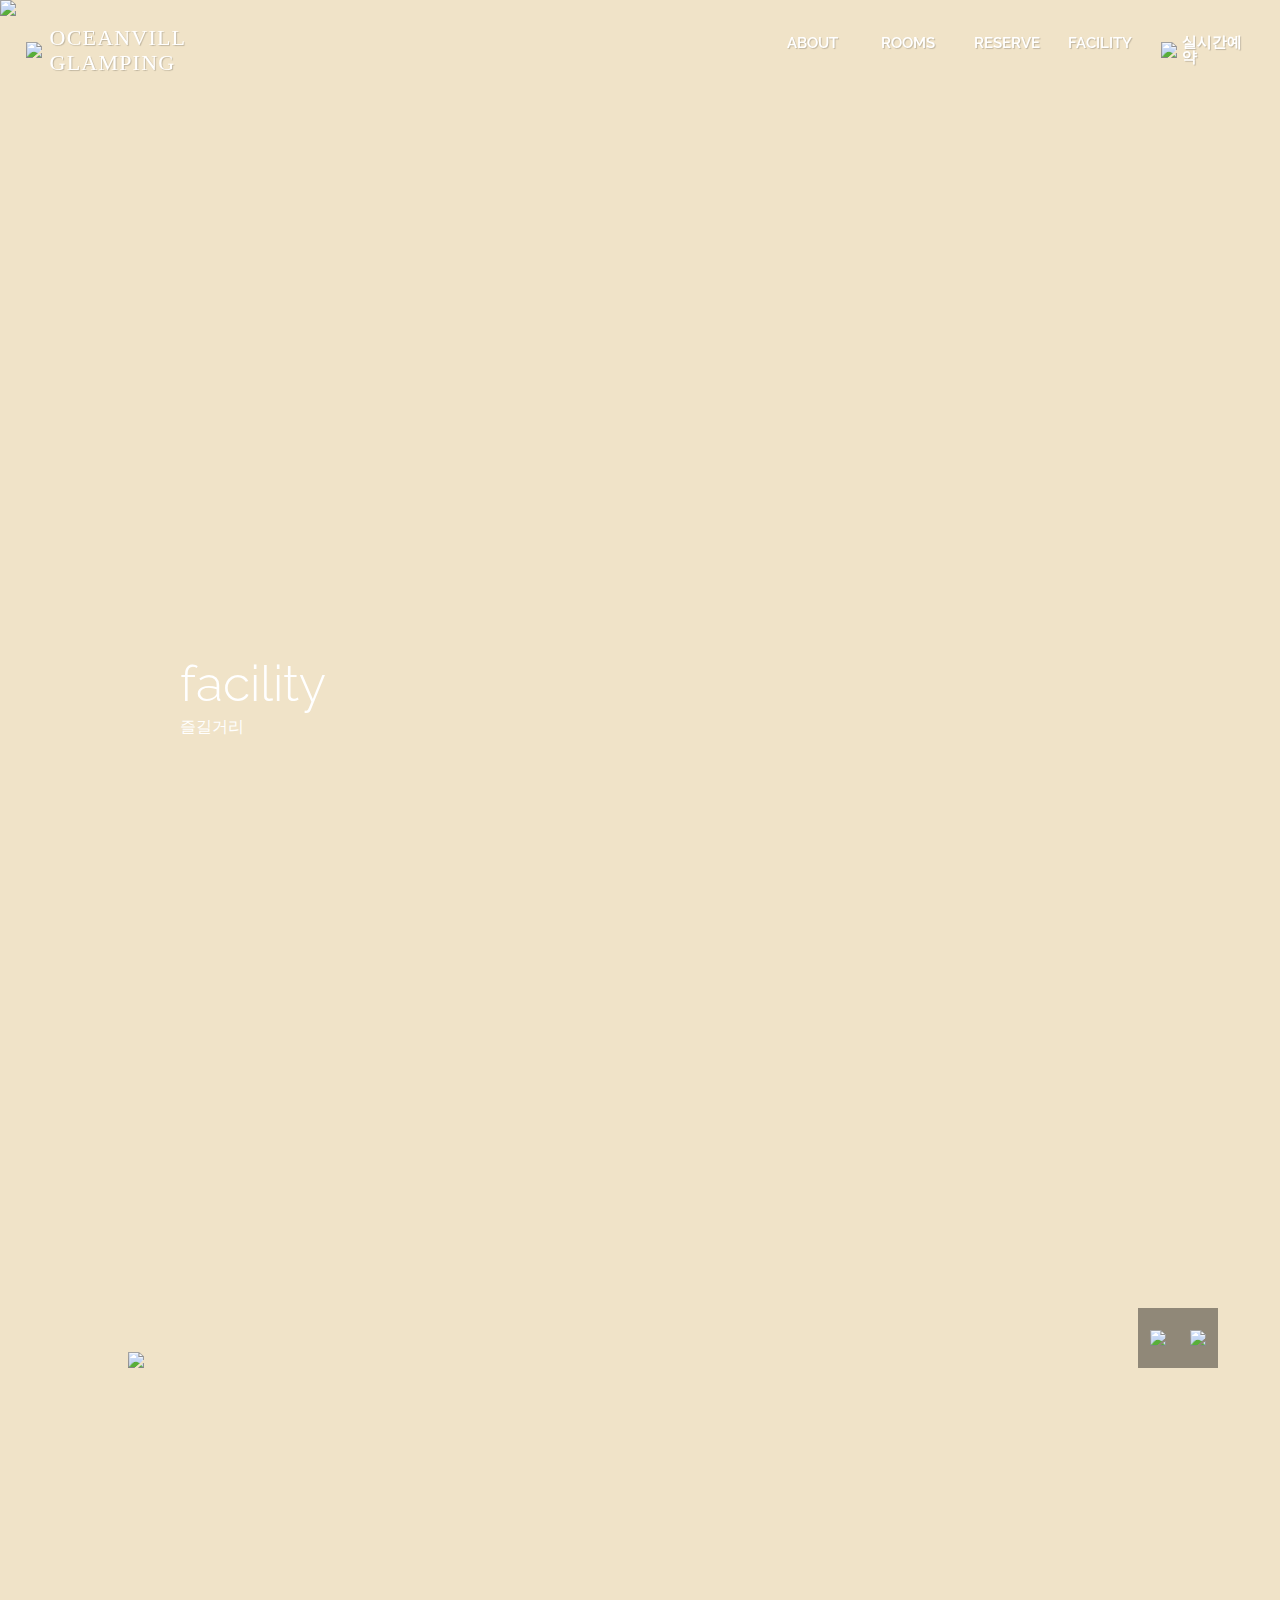
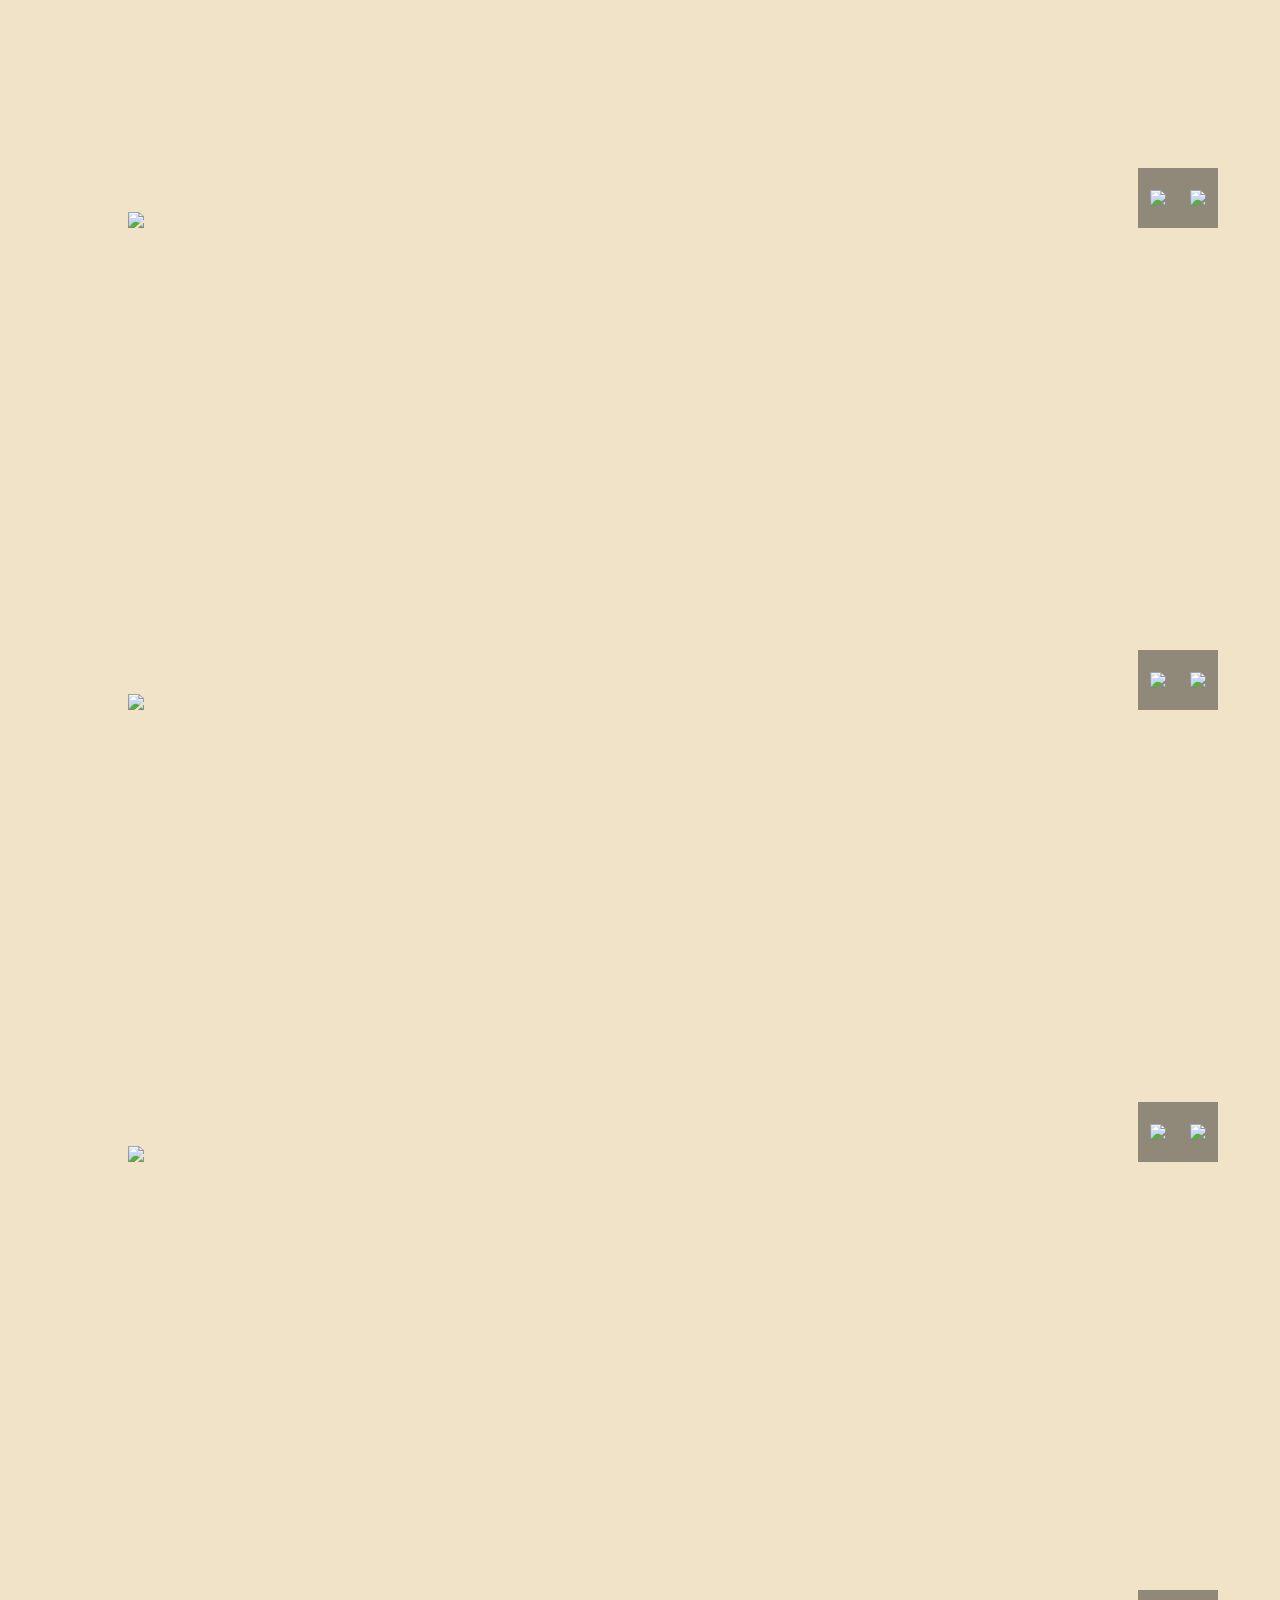
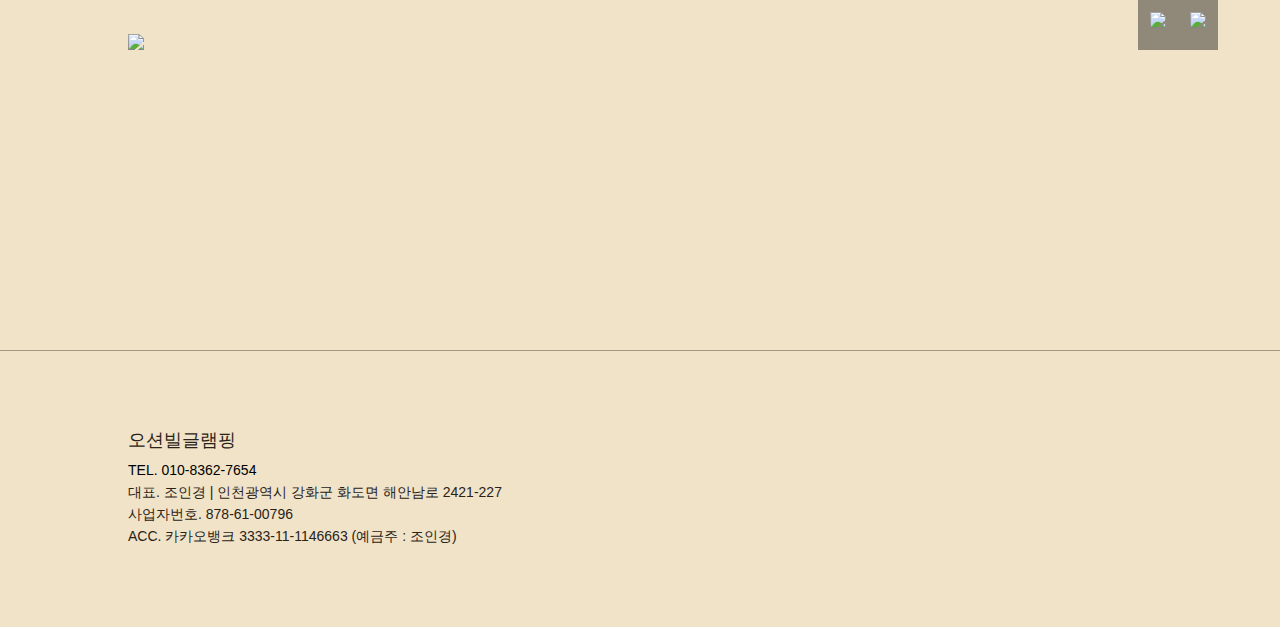
==== commit 33c07003: "6차 업로드" ====
--- a/facility.html
+++ b/facility.html
@@ -5,14 +5,15 @@
     <meta name="viewport" content="width=device-width, initial-scale=1.0">
     <link href="reset.css" rel="stylesheet">
     <link href="style.css" rel="stylesheet">
+    <link href="footer.css" rel="stylesheet">
     <!--slick slide-->
-    <link href="slick/slick.css" rel="stylesheet">
-    <link href="slick/slick-theme.css" rel="stylesheet">
+    <link href="slick.css" rel="stylesheet">
+    <link href="slick-theme.css" rel="stylesheet">
     <!--제이쿼리 script-->
     <script src="https://code.jquery.com/jquery-3.5.1.min.js"></script>
     <script src="https://code.jquery.com/jquery-3.6.0.js"></script>
     <!--슬라이드스크립트-->
-    <script type="text/javascript" src="slick/slick.min.js"></script>
+    <script type="text/javascript" src="slick.min.js"></script>
 
     <link rel="stylesheet" href="https://use.typekit.net/htw4hev.css">
     <link rel="preconnect" href="https://fonts.googleapis.com">
--- a/footer.css
+++ b/footer.css
@@ -0,0 +1,28 @@
+/*** footer ***/
+footer{
+    padding: 80px 0;
+    border-top:1px solid #a19682;
+    
+}
+footer h3{
+    font-size: 18px;
+    font-family: "pretendard", sans-serif;
+    margin-bottom:10px;
+    color:#2a2218;
+}
+footer p{
+    font-size:14px;
+    font-family: "pretendard", sans-serif;
+    line-height: 22px;
+    color:#2a2218;
+}
+footer .mbr{
+    display: none;
+}
+
+@media (max-width: 768px) {
+     /*** footer ***/
+     footer p .m_none{
+        display:none;
+    }
+}